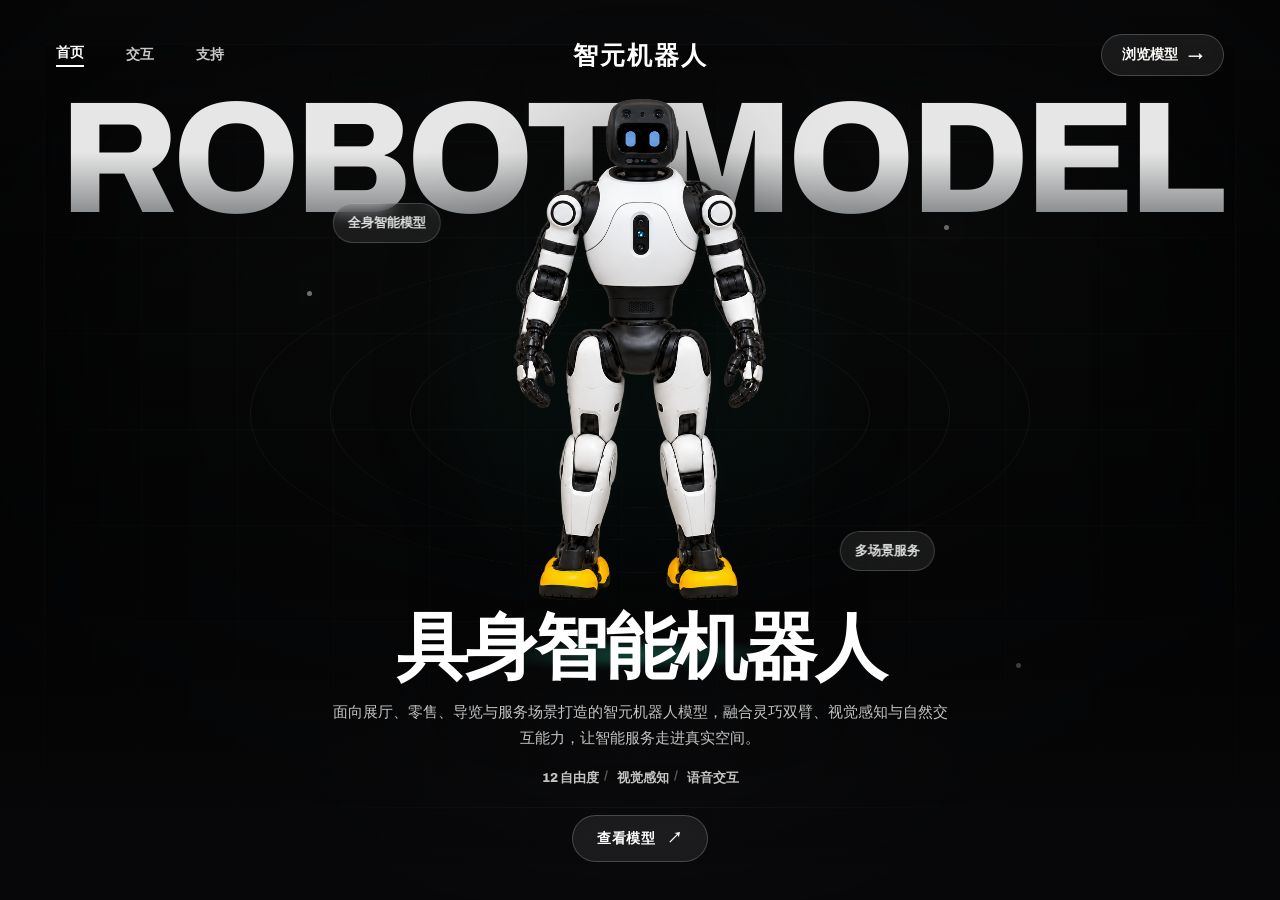
==== index.html @ 1e49f84a "上传智元机器人网站" ====
<!DOCTYPE html>
<html lang="zh-CN">
<head>
  <meta charset="UTF-8">
  <meta name="viewport" content="width=device-width, initial-scale=1.0">
  <title>智元机器人</title>
  <meta name="description" content="智元机器人展示具身智能机器人模型、交互能力与多场景服务方案。">
  <link rel="preconnect" href="https://fonts.googleapis.com">
  <link rel="preconnect" href="https://fonts.gstatic.com" crossorigin>
  <link href="https://fonts.googleapis.com/css2?family=Archivo:wght@400;500;600;700;800&display=swap" rel="stylesheet">
  <link rel="stylesheet" href="css/style.css">
</head>
<body>
  <section class="robot-hero" aria-label="智元机器人首页">
    <div class="space-scene" aria-hidden="true">
      <span class="orbit orbit-one"></span>
      <span class="orbit orbit-two"></span>
      <span class="orbit orbit-three"></span>
      <span class="star star-one"></span>
      <span class="star star-two"></span>
      <span class="star star-three"></span>
    </div>
    <div class="hero-overlay" aria-hidden="true"></div>

    <nav class="hero-nav" aria-label="主导航">
      <div class="nav-left">
        <a class="active" href="index.html">首页</a>
        <a href="interaction.html">交互</a>
        <a href="support.html">支持</a>
      </div>
      <a class="text-logo" href="index.html" aria-label="智元机器人首页">智元机器人</a>
      <a class="browse-button" href="model.html">
        浏览模型 <span>→</span>
      </a>
    </nav>

    <h1 class="giant-headline">ROBOT MODEL</h1>

    <div class="robot-stage" data-robot-stage aria-label="可旋转查看背面的 3D 机器人模型">
      <div class="css-robot" data-css-robot aria-label="3D 具身智能机器人模型">
        <img class="robot-view robot-front active" src="assets/robot-front-threeview.png" alt="智元机器人正面">
        <img class="robot-view robot-side-view" src="assets/robot-side-threeview.png" alt="智元机器人侧面">
        <img class="robot-view robot-back-view" src="assets/robot-back-threeview.png" alt="智元机器人背面">
      </div>
      <div class="product-chip chip-one">全身智能模型</div>
      <a class="product-chip chip-two" href="scenarios.html">多场景服务</a>
    </div>

    <div class="hero-copy-block">
      <h2>具身智能机器人</h2>
      <p>面向展厅、零售、导览与服务场景打造的智元机器人模型，融合灵巧双臂、视觉感知与自然交互能力，让智能服务走进真实空间。</p>
      <div class="spec-line">
        <span>12 自由度</span>
        <span>视觉感知</span>
        <span>语音交互</span>
      </div>
      <a class="discover-button" href="model.html">
        查看模型 <span>↗</span>
      </a>
    </div>
  </section>

  <script src="js/robot-model.js"></script>
</body>
</html>
---- css/style.css ----
* {
  margin: 0;
  padding: 0;
  box-sizing: border-box;
}

html,
body {
  overflow-x: hidden;
  max-width: 100vw;
  background: #050606;
  color: #faf9f5;
  font-family: "Archivo", "PingFang SC", "Microsoft YaHei", sans-serif;
}

a {
  color: inherit;
  text-decoration: none;
  transition: color 0.25s ease, background 0.25s ease, border-color 0.25s ease, transform 0.25s ease;
}

a:hover {
  color: #fff;
}

.robot-hero {
  position: relative;
  width: 100%;
  height: 100vh;
  min-height: 720px;
  overflow: hidden;
  background:
    radial-gradient(circle at 50% 42%, rgba(22, 96, 79, 0.28), transparent 28%),
    radial-gradient(circle at 50% 110%, rgba(255, 255, 255, 0.12), transparent 34%),
    linear-gradient(180deg, #101111 0%, #060707 55%, #020303 100%);
  isolation: isolate;
}

.space-scene {
  position: absolute;
  inset: 44px 44px 34px;
  z-index: 0;
  border: 1px solid rgba(255, 255, 255, 0.06);
  background:
    linear-gradient(rgba(255, 255, 255, 0.035) 1px, transparent 1px),
    linear-gradient(90deg, rgba(255, 255, 255, 0.025) 1px, transparent 1px);
  background-size: 96px 96px;
  box-shadow: inset 0 0 120px rgba(0, 0, 0, 0.78);
}

.space-scene::before {
  content: "";
  position: absolute;
  left: 18%;
  right: 18%;
  bottom: 7%;
  height: 1px;
  background: linear-gradient(90deg, transparent, rgba(255, 255, 255, 0.25), transparent);
}

.orbit {
  position: absolute;
  left: 50%;
  top: 45%;
  border: 1px solid rgba(255, 255, 255, 0.09);
  border-radius: 50%;
  transform: translate(-50%, -50%) rotateX(66deg);
}

.orbit-one {
  width: 460px;
  height: 460px;
}

.orbit-two {
  width: 620px;
  height: 620px;
}

.orbit-three {
  width: 780px;
  height: 780px;
}

.star {
  position: absolute;
  width: 5px;
  height: 5px;
  border-radius: 50%;
  background: rgba(255, 255, 255, 0.72);
  box-shadow: 0 0 24px rgba(255, 255, 255, 0.45);
}

.star-one {
  left: 22%;
  top: 30%;
}

.star-two {
  right: 24%;
  top: 22%;
}

.star-three {
  right: 18%;
  bottom: 24%;
}

.hero-overlay {
  position: absolute;
  inset: 0;
  z-index: 1;
  background:
    linear-gradient(180deg, rgba(8, 8, 10, 0.55) 0%, rgba(8, 8, 10, 0.15) 30%, rgba(8, 8, 10, 0.25) 55%, rgba(8, 8, 10, 0.92) 100%),
    radial-gradient(circle at 50% 52%, transparent 0%, rgba(0, 0, 0, 0.32) 52%, rgba(0, 0, 0, 0.82) 100%);
  pointer-events: none;
}

.hero-nav {
  position: relative;
  z-index: 4;
  display: flex;
  align-items: center;
  justify-content: space-between;
  padding: 34px 56px;
}

.nav-left {
  display: flex;
  align-items: center;
  gap: 42px;
}

.nav-left a {
  color: rgba(255, 255, 255, 0.78);
  font-size: 14px;
  font-weight: 600;
}

.nav-left a.active {
  color: #fff;
  border-bottom: 2px solid #fff;
  padding-bottom: 3px;
}

.text-logo {
  position: absolute;
  left: 50%;
  transform: translateX(-50%);
  color: #fff;
  font-size: 25px;
  font-weight: 700;
  letter-spacing: 0.08em;
}

.browse-button {
  display: inline-flex;
  align-items: center;
  gap: 10px;
  padding: 11px 20px;
  border: 1px solid rgba(255, 255, 255, 0.2);
  border-radius: 999px;
  background: rgba(255, 255, 255, 0.08);
  color: #faf9f5;
  font-size: 14px;
  font-weight: 700;
  backdrop-filter: blur(8px);
}

.browse-button span {
  font-size: 15px;
}

.browse-button:hover {
  background: #e9e9ec;
  color: #0a0a0b;
}

.giant-headline {
  position: absolute;
  top: 88px;
  left: 0;
  width: 100%;
  z-index: 2;
  text-align: center;
  white-space: nowrap;
  font-size: 12.4vw;
  font-weight: 800;
  line-height: 0.9;
  letter-spacing: -0.04em;
  background: linear-gradient(180deg, #ffffff 45%, #7c8083 100%);
  -webkit-background-clip: text;
  background-clip: text;
  color: transparent;
  opacity: 0.9;
  pointer-events: none;
}

.robot-stage {
  position: absolute;
  left: 50%;
  top: 43%;
  z-index: 3;
  width: min(700px, 48vw);
  height: min(570px, 60vh);
  min-width: 480px;
  transform: translate(-50%, -50%);
  perspective: 1300px;
  cursor: grab;
  touch-action: none;
  user-select: none;
}

.robot-stage:active {
  cursor: grabbing;
}

.css-robot {
  --spin: 0deg;
  position: absolute;
  left: 50%;
  top: 43%;
  z-index: 4;
  width: 390px;
  height: 660px;
  transform: translate(-50%, -50%) rotateY(var(--spin));
  transform-style: preserve-3d;
  transition: transform 0.18s ease-out;
}

.css-robot::before {
  content: "";
  position: absolute;
  left: 10%;
  right: 10%;
  bottom: 10px;
  height: 60px;
  border-radius: 50%;
  background: radial-gradient(circle, rgba(43, 175, 145, 0.42), transparent 68%);
  filter: blur(12px);
  transform: rotateX(70deg) translateZ(-80px);
}

.robot-part,
.arm,
.leg {
  position: absolute;
  transform-style: preserve-3d;
}

.head {
  left: 126px;
  top: 18px;
  width: 138px;
  height: 124px;
  border-radius: 44px 44px 38px 38px;
  background: linear-gradient(145deg, #15191d, #050607);
  box-shadow: inset 0 0 0 2px rgba(255, 255, 255, 0.06), 0 22px 48px rgba(0, 0, 0, 0.48);
  transform: translateZ(58px);
}

.head::before {
  content: "";
  position: absolute;
  inset: 0;
  border-radius: inherit;
  background: #080a0c;
  transform: translateZ(-116px);
  box-shadow: inset 0 0 0 2px rgba(255, 255, 255, 0.05);
}

.face-screen {
  position: absolute;
  left: 22px;
  top: 38px;
  width: 90px;
  height: 42px;
  border-radius: 16px;
  background: linear-gradient(180deg, #0f1f28, #030506);
  border: 1px solid rgba(255, 255, 255, 0.1);
  transform: translateZ(5px);
}

.face-screen span {
  position: absolute;
  top: 9px;
  width: 18px;
  height: 24px;
  border-radius: 10px;
  background: linear-gradient(180deg, #75c7ff, #cde7ff);
  box-shadow: 0 0 18px rgba(110, 196, 255, 0.4);
}

.face-screen span:first-child {
  left: 23px;
}

.face-screen span:last-child {
  right: 23px;
}

.camera {
  position: absolute;
  top: 18px;
  width: 17px;
  height: 17px;
  border-radius: 50%;
  background: radial-gradient(circle at 40% 38%, #7fd7ff 0 16%, #0d151a 17% 52%, #020304 53%);
  transform: translateZ(7px);
}

.camera.left {
  left: 34px;
}

.camera.right {
  right: 34px;
}

.back-face {
  position: absolute;
  left: 28px;
  top: 30px;
  width: 78px;
  height: 56px;
  border-radius: 18px;
  background: #0c1013;
  transform: translateZ(-122px) rotateY(180deg);
  border: 1px solid rgba(120, 255, 229, 0.16);
}

.back-face b {
  display: block;
  height: 5px;
  margin: 9px 13px;
  border-radius: 999px;
  background: rgba(120, 255, 229, 0.36);
}

.neck {
  left: 166px;
  top: 132px;
  width: 58px;
  height: 38px;
  border-radius: 18px;
  background: #0b0e11;
  transform: translateZ(8px);
}

.torso {
  left: 91px;
  top: 154px;
  width: 208px;
  height: 232px;
  border-radius: 96px 96px 58px 58px;
  background: linear-gradient(145deg, #ffffff, #cfd7dd);
  box-shadow: inset -12px -18px 30px rgba(0, 0, 0, 0.14), 0 30px 80px rgba(0, 0, 0, 0.45);
  transform: translateZ(42px);
}

.torso::before {
  content: "";
  position: absolute;
  inset: 8px 10px;
  border-radius: 80px 80px 56px 56px;
  background: linear-gradient(145deg, #f4f8fa, #bcc8ce);
  transform: translateZ(-94px);
  border: 1px solid rgba(0, 0, 0, 0.18);
}

.front-core {
  left: 84px;
  top: 86px;
  width: 40px;
  height: 86px;
  border-radius: 22px;
  background: #10161a;
  transform: translateZ(7px);
}

.front-core span {
  display: block;
  width: 14px;
  height: 14px;
  margin: 18px auto 0;
  border-radius: 50%;
  background: #48f0df;
  box-shadow: 0 0 16px rgba(72, 240, 223, 0.65);
}

.back-core {
  left: 56px;
  top: 38px;
  width: 96px;
  height: 146px;
  border-radius: 28px;
  background: #11181c;
  transform: translateZ(-103px) rotateY(180deg);
  border: 1px solid rgba(72, 240, 223, 0.2);
}

.back-core strong {
  display: block;
  width: 42px;
  height: 46px;
  margin: 18px auto 14px;
  border-radius: 12px;
  background: linear-gradient(180deg, #263038, #090d10);
  border: 1px solid rgba(255, 255, 255, 0.12);
}

.back-core i {
  display: block;
  width: 52px;
  height: 5px;
  margin: 8px auto;
  border-radius: 999px;
  background: rgba(120, 255, 229, 0.34);
}

.backpack {
  left: 92px;
  top: 172px;
  width: 206px;
  height: 210px;
  border-radius: 48px;
  background: linear-gradient(180deg, #11171a, #050708);
  border: 1px solid rgba(255, 255, 255, 0.08);
  transform: translateZ(-118px);
  box-shadow: 0 18px 45px rgba(0, 0, 0, 0.42);
}

.backpack i {
  display: block;
  width: 86px;
  height: 8px;
  margin: 24px auto 0;
  border-radius: 999px;
  background: rgba(97, 255, 229, 0.22);
}

.cable {
  position: absolute;
  width: 130px;
  height: 150px;
  border: 4px solid rgba(5, 8, 10, 0.96);
  border-bottom: 0;
  border-radius: 80px 80px 0 0;
  top: 190px;
  z-index: 0;
}

.cable-left {
  left: 56px;
  transform: translateZ(-128px) rotateZ(-18deg);
}

.cable-right {
  right: 56px;
  transform: translateZ(-128px) rotateZ(18deg);
}

.waist {
  left: 132px;
  top: 360px;
  width: 126px;
  height: 88px;
  border-radius: 42px;
  background: linear-gradient(180deg, #151b20, #050607);
  transform: translateZ(18px);
}

.arm {
  top: 178px;
  width: 150px;
  height: 230px;
}

.arm-left {
  left: -2px;
}

.arm-right {
  right: -2px;
  transform: scaleX(-1);
}

.arm span:first-child {
  position: absolute;
  left: 52px;
  top: 0;
  width: 48px;
  height: 118px;
  border-radius: 28px;
  background: linear-gradient(180deg, #f7fbfd, #d8e1e6);
  box-shadow: inset 0 -18px 0 #0b0e10;
  transform: rotateZ(32deg) translateZ(34px);
}

.arm span:last-of-type {
  position: absolute;
  left: 28px;
  top: 88px;
  width: 48px;
  height: 116px;
  border-radius: 28px;
  background: linear-gradient(180deg, #f7fbfd, #cdd8df);
  box-shadow: inset 0 -18px 0 #0b0e10;
  transform: rotateZ(-18deg) translateZ(32px);
}

.arm b {
  position: absolute;
  left: 18px;
  top: 180px;
  width: 58px;
  height: 42px;
  border-radius: 18px;
  background: #090c0f;
  transform: translateZ(38px);
}

.leg {
  top: 424px;
  width: 92px;
  height: 160px;
}

.leg-left {
  left: 96px;
}

.leg-right {
  right: 96px;
}

.leg span {
  position: absolute;
  left: 22px;
  top: 0;
  width: 48px;
  height: 102px;
  border-radius: 28px;
  background: linear-gradient(180deg, #f7fbfd, #d2dde3);
  box-shadow: inset 0 -22px 0 #0b0e10;
  transform: translateZ(14px);
}

.leg b {
  position: absolute;
  left: 2px;
  bottom: 0;
  width: 86px;
  height: 52px;
  border-radius: 28px 28px 18px 18px;
  background: linear-gradient(180deg, #f3f7f9, #cbd4da);
  box-shadow: inset 0 -10px 0 #f0c229, inset 0 -18px 0 #07090b;
  transform: translateZ(28px);
}

.css-robot {
  width: min(520px, 100%);
  height: min(660px, 100%);
  transform: translate(-50%, -50%) !important;
  transform-style: flat;
}

.robot-view {
  position: absolute;
  left: 50%;
  top: 50%;
  width: auto;
  height: min(570px, 100%);
  max-width: 100%;
  opacity: 0;
  transform: translate(-50%, -50%) scale(0.96);
  transition: opacity 0.18s ease, transform 0.18s ease, filter 0.18s ease;
  pointer-events: none;
  object-fit: contain;
  filter: drop-shadow(0 42px 62px rgba(0, 0, 0, 0.76));
}

.robot-view.active {
  opacity: 1;
  transform: translate(-50%, -50%) scale(1);
}

.robot-side-view {
  height: min(565px, 100%);
}

.robot-back-view {
  height: min(565px, 100%);
}

.css-robot.view-side-left .robot-side-view {
  transform: translate(-50%, -50%) scaleX(-1) scale(1);
}

.css-robot.view-side-left .robot-side-view.active {
  opacity: 1;
}

.product-chip {
  position: absolute;
  z-index: 6;
  padding: 10px 14px;
  border: 1px solid rgba(255, 255, 255, 0.18);
  border-radius: 999px;
  background: rgba(255, 255, 255, 0.08);
  color: rgba(255, 255, 255, 0.86);
  font-size: 13px;
  font-weight: 700;
  backdrop-filter: blur(8px);
}

.chip-one {
  top: 16%;
  left: 0;
}

.chip-two {
  right: 2%;
  bottom: 16%;
}

.hero-copy-block {
  position: absolute;
  left: 50%;
  bottom: 38px;
  z-index: 4;
  width: min(640px, calc(100% - 40px));
  transform: translateX(-50%);
  text-align: center;
}

.hero-copy-block h2 {
  color: #fff;
  font-size: clamp(42px, 6.2vw, 72px);
  font-weight: 700;
  line-height: 0.98;
  letter-spacing: -0.03em;
}

.hero-copy-block p {
  max-width: 620px;
  margin: 16px auto 0;
  color: rgba(255, 255, 255, 0.76);
  font-size: 15px;
  font-weight: 500;
  line-height: 1.7;
}

.spec-line {
  display: flex;
  justify-content: center;
  gap: 18px;
  margin-top: 18px;
  color: rgba(255, 255, 255, 0.76);
  font-size: 13px;
  font-weight: 800;
}

.spec-line span + span {
  position: relative;
}

.spec-line span + span::before {
  content: "/";
  position: absolute;
  left: -13px;
  color: rgba(255, 255, 255, 0.32);
}

.discover-button {
  display: inline-flex;
  align-items: center;
  gap: 12px;
  margin-top: 28px;
  padding: 13px 24px;
  border: 1px solid rgba(255, 255, 255, 0.2);
  border-radius: 999px;
  background: rgba(255, 255, 255, 0.08);
  color: #fff;
  font-size: 14px;
  font-weight: 700;
  letter-spacing: 0.04em;
  backdrop-filter: blur(6px);
}

.discover-button span {
  font-size: 15px;
}

.discover-button:hover {
  border-color: #fff;
  background: #fff;
  color: #0a0a0b;
}

@media (max-width: 980px) {
  .space-scene {
    inset: 34px 24px 28px;
  }

  .hero-nav {
    padding: 28px;
  }

  .nav-left {
    gap: 20px;
  }

  .browse-button {
    padding: 10px 14px;
  }

  .robot-stage {
    width: min(640px, 76vw);
    min-width: 0;
    top: 46%;
  }
}

@media (max-width: 720px) {
  .robot-hero {
    min-height: 760px;
  }

  .space-scene {
    inset: 76px 14px 18px;
  }

  .hero-nav {
    padding: 22px 18px;
  }

  .nav-left {
    gap: 18px;
  }

  .nav-left a:nth-child(n + 3) {
    display: none;
  }

  .text-logo {
    position: static;
    transform: none;
    font-size: 20px;
  }

  .browse-button {
    display: none;
  }

  .giant-headline {
    top: 94px;
    font-size: 13.3vw;
  }

  .robot-stage {
    top: 40%;
    width: 82vw;
    height: 360px;
  }

  .css-robot {
    width: 280px;
    height: 360px;
    top: 50%;
    transform: translate(-50%, -50%) !important;
  }

  .chip-one {
    left: 18px;
    top: 20%;
  }

  .chip-two {
    right: 18px;
    bottom: 18%;
  }

  .hero-copy-block {
    bottom: 30px;
  }

  .hero-copy-block h2 {
    font-size: 40px;
  }

  .hero-copy-block p {
    font-size: 14px;
  }
}

.page-shell {
  min-height: 100vh;
  background:
    radial-gradient(circle at 70% 18%, rgba(42, 126, 104, 0.22), transparent 30%),
    linear-gradient(180deg, #101111 0%, #050606 100%);
  color: #fff;
}

.page-nav {
  position: relative;
  z-index: 2;
  display: flex;
  align-items: center;
  justify-content: space-between;
  padding: 34px 56px;
}

.page-nav .nav-left {
  gap: 34px;
}

.page-nav a {
  color: rgba(255, 255, 255, 0.78);
  font-weight: 700;
}

.page-nav a.active,
.page-nav a:hover {
  color: #fff;
}

.page-logo {
  color: #fff;
  font-size: 24px;
  font-weight: 800;
  letter-spacing: 0.06em;
}

.content-page {
  width: min(1180px, calc(100% - 40px));
  margin: 0 auto;
  padding: 62px 0 90px;
}

.content-hero {
  display: grid;
  grid-template-columns: minmax(0, 0.85fr) minmax(320px, 1.15fr);
  gap: 46px;
  align-items: end;
  min-height: 330px;
  border-bottom: 1px solid rgba(255, 255, 255, 0.12);
  padding-bottom: 44px;
}

.content-hero h1 {
  font-size: clamp(48px, 8vw, 104px);
  line-height: 0.94;
  letter-spacing: -0.05em;
}

.content-hero p {
  color: rgba(255, 255, 255, 0.72);
  font-size: 18px;
  line-height: 1.8;
}

.feature-list {
  display: grid;
  grid-template-columns: repeat(3, 1fr);
  gap: 18px;
  margin-top: 44px;
}

.feature-card {
  min-height: 230px;
  padding: 28px;
  border: 1px solid rgba(255, 255, 255, 0.14);
  border-radius: 24px;
  background: rgba(255, 255, 255, 0.055);
  box-shadow: 0 30px 90px rgba(0, 0, 0, 0.28);
}

.feature-card span {
  display: inline-flex;
  margin-bottom: 24px;
  color: rgba(255, 255, 255, 0.44);
  font-weight: 800;
}

.feature-card h2 {
  font-size: 26px;
  margin-bottom: 14px;
}

.feature-card p {
  color: rgba(255, 255, 255, 0.68);
  line-height: 1.75;
}

.model-page-stage {
  height: 560px;
  margin-top: 40px;
  position: relative;
  border: 1px solid rgba(255, 255, 255, 0.12);
  border-radius: 28px;
  background:
    linear-gradient(rgba(255, 255, 255, 0.035) 1px, transparent 1px),
    linear-gradient(90deg, rgba(255, 255, 255, 0.025) 1px, transparent 1px),
    radial-gradient(circle at 50% 52%, rgba(34, 116, 94, 0.18), transparent 34%);
  background-size: 84px 84px, 84px 84px, auto;
  overflow: hidden;
}

.model-page-stage {
  cursor: grab;
  touch-action: none;
  user-select: none;
}

.model-page-stage:active {
  cursor: grabbing;
}

.model-page-robot {
  top: 50%;
  transform: translate(-50%, -50%) scale(0.95) rotateY(var(--spin));
}

@media (max-width: 860px) {
  .page-nav {
    padding: 24px 20px;
  }

  .content-hero,
  .feature-list {
    grid-template-columns: 1fr;
  }

  .feature-card {
    min-height: 0;
  }
}
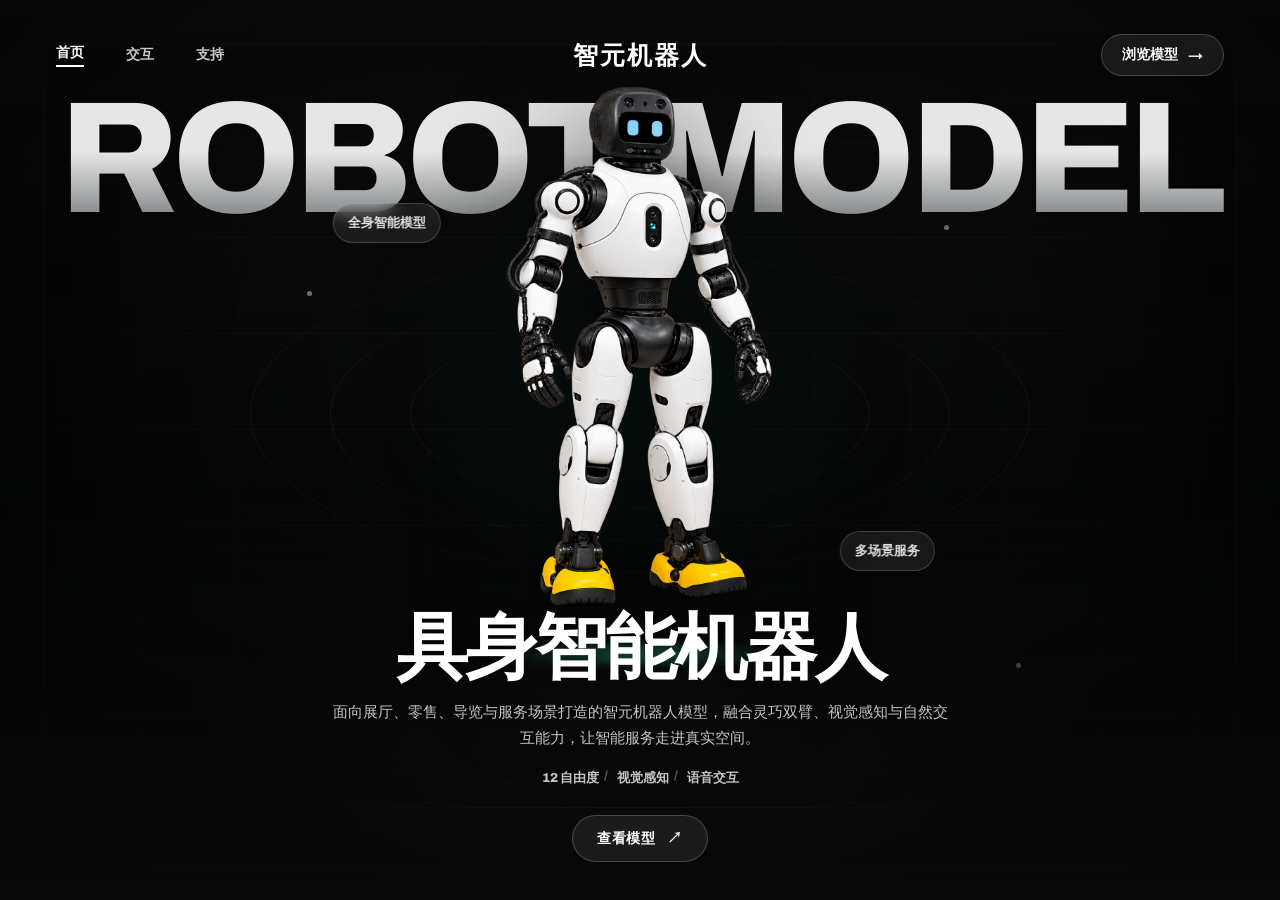
==== commit d39b923e: "Update index.html" ====
--- a/index.html
+++ b/index.html
@@ -38,7 +38,7 @@
 
     <div class="robot-stage" data-robot-stage aria-label="可旋转查看背面的 3D 机器人模型">
       <div class="css-robot" data-css-robot aria-label="3D 具身智能机器人模型">
-        <img class="robot-view robot-front active" src="assets/robot-front-threeview.png" alt="智元机器人正面">
+        <img class="robot-view robot-front active" src="assets/robot-3d-character.png" alt="智元机器人正面">
         <img class="robot-view robot-side-view" src="assets/robot-side-threeview.png" alt="智元机器人侧面">
         <img class="robot-view robot-back-view" src="assets/robot-back-threeview.png" alt="智元机器人背面">
       </div>
@@ -60,6 +60,7 @@
     </div>
   </section>
 
+  <script src="https://cdn.jsdelivr.net/npm/gsap@3.13.0/dist/gsap.min.js"></script>
   <script src="js/robot-model.js"></script>
 </body>
 </html>
--- a/css/style.css
+++ b/css/style.css
@@ -578,6 +578,7 @@
   pointer-events: none;
   object-fit: contain;
   filter: drop-shadow(0 42px 62px rgba(0, 0, 0, 0.76));
+  animation: robot-view-cycle 9s infinite;
 }
 
 .robot-view.active {
@@ -587,10 +588,17 @@
 
 .robot-side-view {
   height: min(565px, 100%);
+  animation-delay: 3s;
 }
 
 .robot-back-view {
   height: min(565px, 100%);
+  animation-delay: 6s;
+}
+
+.css-robot.js-ready .robot-view,
+.css-robot.is-interacting .robot-view {
+  animation: none;
 }
 
 .css-robot.view-side-left .robot-side-view {
@@ -599,6 +607,20 @@
 
 .css-robot.view-side-left .robot-side-view.active {
   opacity: 1;
+}
+
+@keyframes robot-view-cycle {
+  0%,
+  27% {
+    opacity: 1;
+    transform: translate(-50%, -50%) scale(1);
+  }
+
+  33%,
+  100% {
+    opacity: 0;
+    transform: translate(-50%, -50%) scale(0.96);
+  }
 }
 
 .product-chip {
